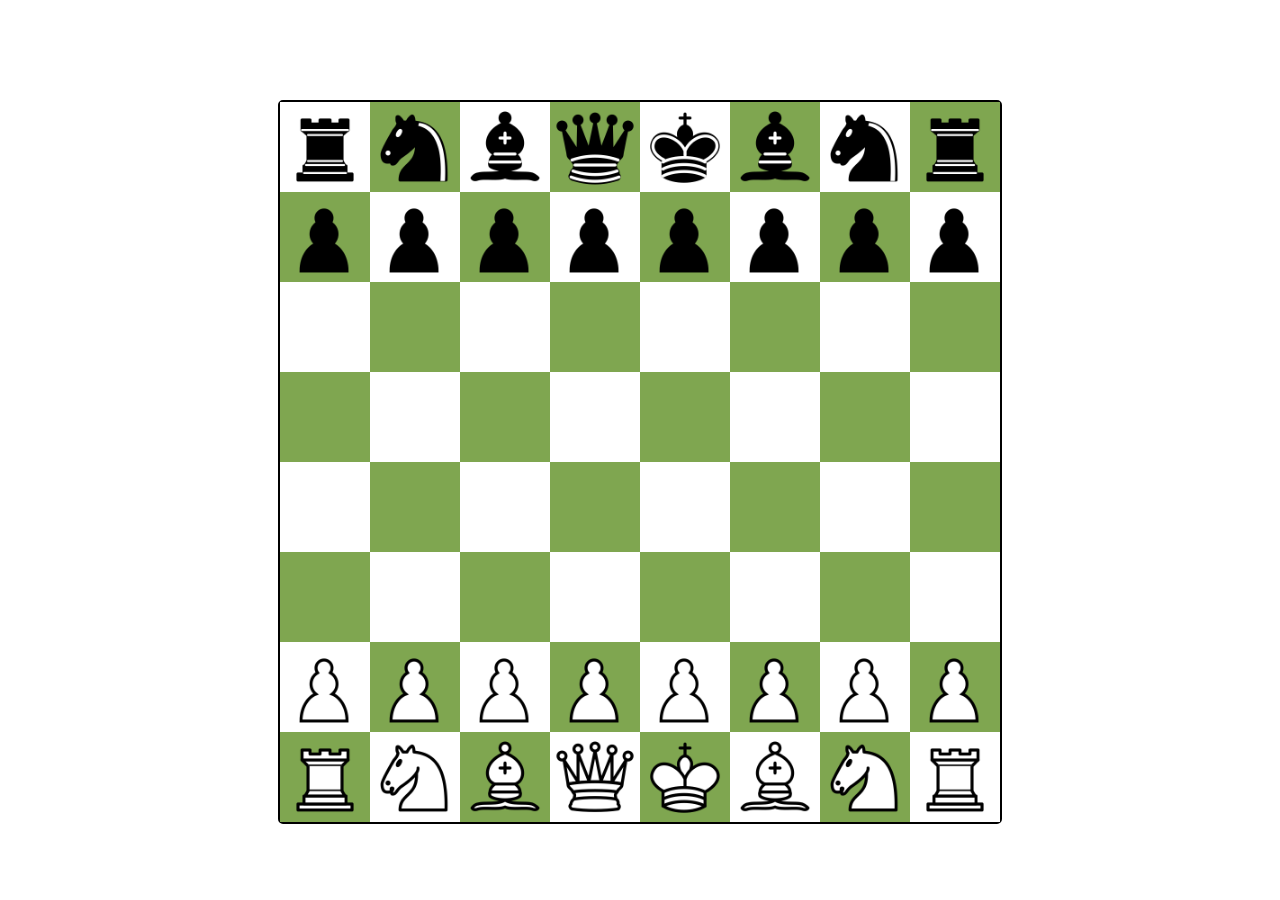
==== index.html @ 8f411aac "Initial commit" ====
<!DOCTYPE html>
<html lang="en">
<head>
  <meta charset="UTF-8">
  <meta http-equiv="X-UA-Compatible" content="IE=edge">
  <meta name="viewport" content="width=device-width, initial-scale=1.0">
  <title>Chess</title>

  <link rel="stylesheet" href="assets/styles.css">
</head>
<body>
  <!-- <div id="chessboard" class="chessboard"></div> -->
  <div id="board" class="board"></div>

  <!-- <script type="module" src="scripts/index.js"></script> -->
  <script src="scripts/Piece.js"></script>
  <script src="scripts/Board.js"></script>
  <script src="scripts/index.js"></script>
</body>
</html>
---- assets/styles.css ----
* {
  margin: 0;
  padding: 0;
  border: none;
}

body {
  width: 100%;
  height: 100%;
  text-align: center;
  align-items: center;
  vertical-align: center;
}

.board {
  margin: auto;
  margin-top: 100px;
  border: 2px solid #000;
  border-radius: 5px;
  width: 80vmin;
  height: 80vmin;
  display: flex;
  flex-wrap: wrap;
}

.board-cell {
  width: 10vmin;
  height: 10vmin;
  position: relative;
  align-items: center;
  justify-content: center;
}

.board-cell > img {
  width: 100%;
  height: 100%;
}

.board-cell.white {
  background-color: #fff;
}

.board-cell.black {
  background-color: #7fa650;
}

.board-cell.empty-space {
  background-image: none;
}

/*white pieces*/
.board-cell.white-pawn {
  background-repeat: no-repeat;
  background-size: 100% 100%;
  background-image: url('pieces/white/white-pawn.png');
}

.board-cell.white-rook {
  background-repeat: no-repeat;
  background-size: 100% 100%;
  background-image: url('pieces/white/white-rook.png');
}

.board-cell.white-knight {
  background-repeat: no-repeat;
  background-size: 100% 100%;
  background-image: url('pieces/white/white-knight.png');
}

.board-cell.white-bishop {
  background-repeat: no-repeat;
  background-size: 100% 100%;
  background-image: url('pieces/white/white-bishop.png');
}

.board-cell.white-king {
  background-repeat: no-repeat;
  background-size: 100% 100%;
  background-image: url('pieces/white/white-king.png');
}

.board-cell.white-queen {
  background-repeat: no-repeat;
  background-size: 100% 100%;
  background-image: url('pieces/white/white-queen.png');
}

/*black pieces*/
.board-cell.black-pawn {
  background-repeat: no-repeat;
  background-size: 100% 100%;
  background-image: url('pieces/black/black-pawn.png');
}

.board-cell.black-rook {
  background-repeat: no-repeat;
  background-size: 100% 100%;
  background-image: url('pieces/black/black-rook.png');
}

.board-cell.black-knight {
  background-repeat: no-repeat;
  background-size: 100% 100%;
  background-image: url('pieces/black/black-knight.png');
}

.board-cell.black-bishop {
  background-repeat: no-repeat;
  background-size: 100% 100%;
  background-image: url('pieces/black/black-bishop.png');
}

.board-cell.black-king {
  background-repeat: no-repeat;
  background-size: 100% 100%;
  background-image: url('pieces/black/black-king.png');
}

.board-cell.black-queen {
  background-repeat: no-repeat;
  background-size: 100% 100%;
  background-image: url('pieces/black/black-queen.png');
}
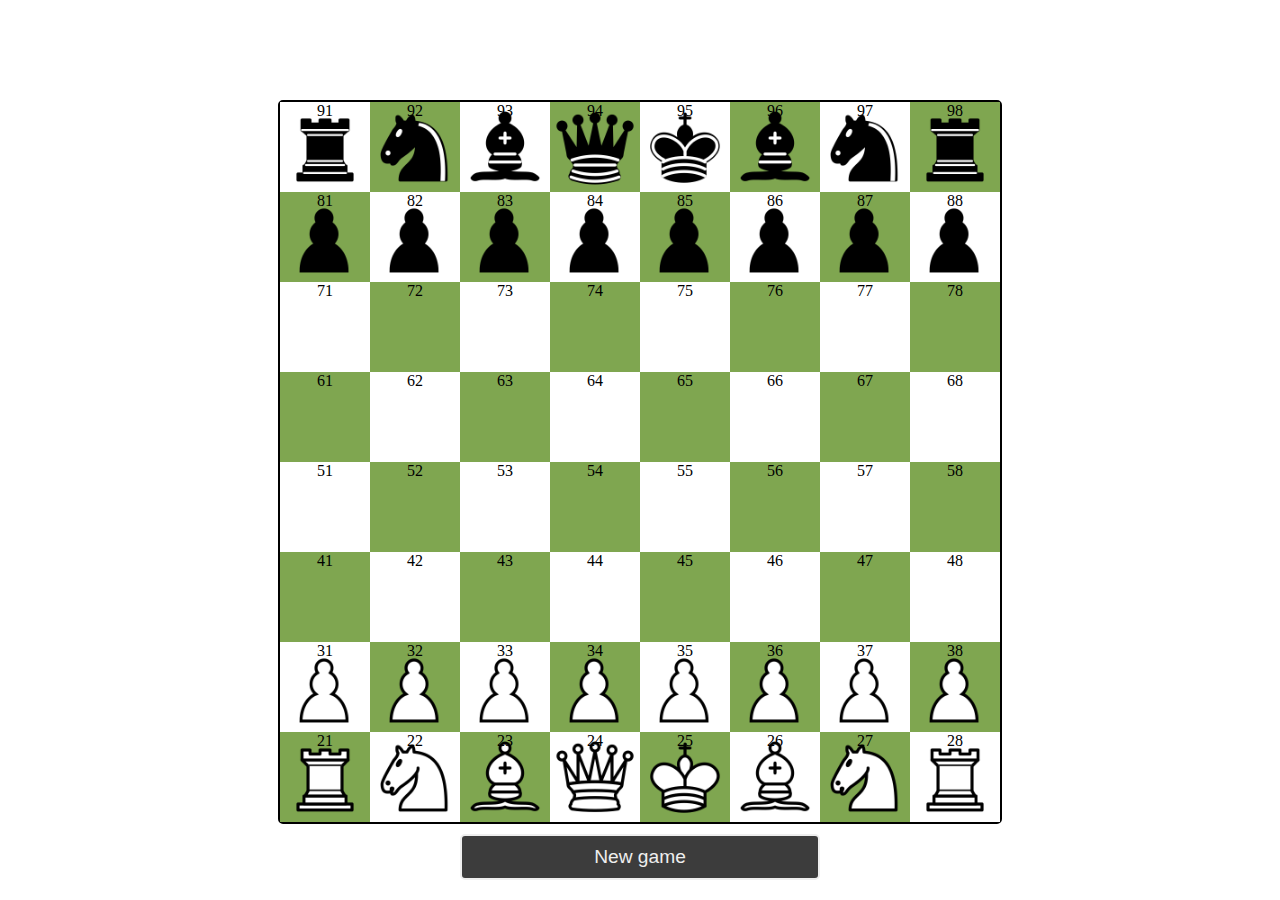
==== commit 790ca9ca: "Added 'New Game' button" ====
--- a/index.html
+++ b/index.html
@@ -7,12 +7,19 @@
   <title>Chess</title>
 
   <link rel="stylesheet" href="assets/styles.css">
+  <link rel="stylesheet" href="assets/board.css">
 </head>
 <body>
-  <!-- <div id="chessboard" class="chessboard"></div> -->
+
+  <!-- Chess board -->
   <div id="board" class="board"></div>
 
-  <!-- <script type="module" src="scripts/index.js"></script> -->
+  <!-- Chess board buttons -->
+  <div class="container">
+    <button type="button" class="btn btn-primary" onclick="init()">New game</button>
+  </div>
+
+  <!-- Scripts -->
   <script src="scripts/Piece.js"></script>
   <script src="scripts/Board.js"></script>
   <script src="scripts/index.js"></script>
--- a/assets/styles.css
+++ b/assets/styles.css
@@ -12,112 +12,23 @@
   vertical-align: center;
 }
 
-.board {
+.container {
+  width: 80vmin;
+  height: 100%;
   margin: auto;
-  margin-top: 100px;
-  border: 2px solid #000;
-  border-radius: 5px;
-  width: 80vmin;
-  height: 80vmin;
-  display: flex;
-  flex-wrap: wrap;
 }
 
-.board-cell {
-  width: 10vmin;
-  height: 10vmin;
-  position: relative;
-  align-items: center;
-  justify-content: center;
+.btn {
+  width: 50%;
+  font-size: 1.2em;
+  padding: 10px;
+  margin: 10px;
+  border-radius: 5px;
+  border: 2px solid;
+  background-color: rgb(70, 70, 70);
 }
 
-.board-cell > img {
-  width: 100%;
-  height: 100%;
-}
-
-.board-cell.white {
-  background-color: #fff;
-}
-
-.board-cell.black {
-  background-color: #7fa650;
-}
-
-.board-cell.empty-space {
-  background-image: none;
-}
-
-/*white pieces*/
-.board-cell.white-pawn {
-  background-repeat: no-repeat;
-  background-size: 100% 100%;
-  background-image: url('pieces/white/white-pawn.png');
-}
-
-.board-cell.white-rook {
-  background-repeat: no-repeat;
-  background-size: 100% 100%;
-  background-image: url('pieces/white/white-rook.png');
-}
-
-.board-cell.white-knight {
-  background-repeat: no-repeat;
-  background-size: 100% 100%;
-  background-image: url('pieces/white/white-knight.png');
-}
-
-.board-cell.white-bishop {
-  background-repeat: no-repeat;
-  background-size: 100% 100%;
-  background-image: url('pieces/white/white-bishop.png');
-}
-
-.board-cell.white-king {
-  background-repeat: no-repeat;
-  background-size: 100% 100%;
-  background-image: url('pieces/white/white-king.png');
-}
-
-.board-cell.white-queen {
-  background-repeat: no-repeat;
-  background-size: 100% 100%;
-  background-image: url('pieces/white/white-queen.png');
-}
-
-/*black pieces*/
-.board-cell.black-pawn {
-  background-repeat: no-repeat;
-  background-size: 100% 100%;
-  background-image: url('pieces/black/black-pawn.png');
-}
-
-.board-cell.black-rook {
-  background-repeat: no-repeat;
-  background-size: 100% 100%;
-  background-image: url('pieces/black/black-rook.png');
-}
-
-.board-cell.black-knight {
-  background-repeat: no-repeat;
-  background-size: 100% 100%;
-  background-image: url('pieces/black/black-knight.png');
-}
-
-.board-cell.black-bishop {
-  background-repeat: no-repeat;
-  background-size: 100% 100%;
-  background-image: url('pieces/black/black-bishop.png');
-}
-
-.board-cell.black-king {
-  background-repeat: no-repeat;
-  background-size: 100% 100%;
-  background-image: url('pieces/black/black-king.png');
-}
-
-.board-cell.black-queen {
-  background-repeat: no-repeat;
-  background-size: 100% 100%;
-  background-image: url('pieces/black/black-queen.png');
+.btn.btn-primary {
+  background-color: rgb(60, 60, 60);
+  color: #EEE
 }--- a/assets/board.css
+++ b/assets/board.css
@@ -0,0 +1,116 @@
+.board {
+  margin: auto;
+  margin-top: 100px;
+  border: 2px solid #000;
+  border-radius: 5px;
+  width: 80vmin;
+  height: 80vmin;
+  display: flex;
+  flex-wrap: wrap;
+}
+
+.board-cell {
+  width: 10vmin;
+  height: 10vmin;
+  position: relative;
+  align-items: center;
+  justify-content: center;
+}
+
+.board-cell > img {
+  width: 100%;
+  height: 100%;
+}
+
+.board-cell.legal-move{
+  background-repeat: no-repeat;
+  background-size: 50% 50%;
+  background-position: center;
+  background-image: url('legal-move.png')!important;
+}
+
+.board-cell.white {
+  background-color: #fff;
+}
+
+.board-cell.black {
+  background-color: #7fa650;
+}
+
+.board-cell.empty-space {
+  background-image: none;
+}
+
+/*white pieces*/
+.board-cell.white-pawn {
+  background-repeat: no-repeat;
+  background-size: 100% 100%;
+  background-image: url('pieces/white/white-pawn.png');
+}
+
+.board-cell.white-rook {
+  background-repeat: no-repeat;
+  background-size: 100% 100%;
+  background-image: url('pieces/white/white-rook.png');
+}
+
+.board-cell.white-knight {
+  background-repeat: no-repeat;
+  background-size: 100% 100%;
+  background-image: url('pieces/white/white-knight.png');
+}
+
+.board-cell.white-bishop {
+  background-repeat: no-repeat;
+  background-size: 100% 100%;
+  background-image: url('pieces/white/white-bishop.png');
+}
+
+.board-cell.white-king {
+  background-repeat: no-repeat;
+  background-size: 100% 100%;
+  background-image: url('pieces/white/white-king.png');
+}
+
+.board-cell.white-queen {
+  background-repeat: no-repeat;
+  background-size: 100% 100%;
+  background-image: url('pieces/white/white-queen.png');
+}
+
+/*black pieces*/
+.board-cell.black-pawn {
+  background-repeat: no-repeat;
+  background-size: 100% 100%;
+  background-image: url('pieces/black/black-pawn.png');
+}
+
+.board-cell.black-rook {
+  background-repeat: no-repeat;
+  background-size: 100% 100%;
+  background-image: url('pieces/black/black-rook.png');
+}
+
+.board-cell.black-knight {
+  background-repeat: no-repeat;
+  background-size: 100% 100%;
+  background-image: url('pieces/black/black-knight.png');
+}
+
+.board-cell.black-bishop {
+  background-repeat: no-repeat;
+  background-size: 100% 100%;
+  background-image: url('pieces/black/black-bishop.png');
+}
+
+.board-cell.black-king {
+  background-repeat: no-repeat;
+  background-size: 100% 100%;
+  background-image: url('pieces/black/black-king.png');
+}
+
+.board-cell.black-queen {
+  background-repeat: no-repeat;
+  background-size: 100% 100%;
+  background-image: url('pieces/black/black-queen.png');
+}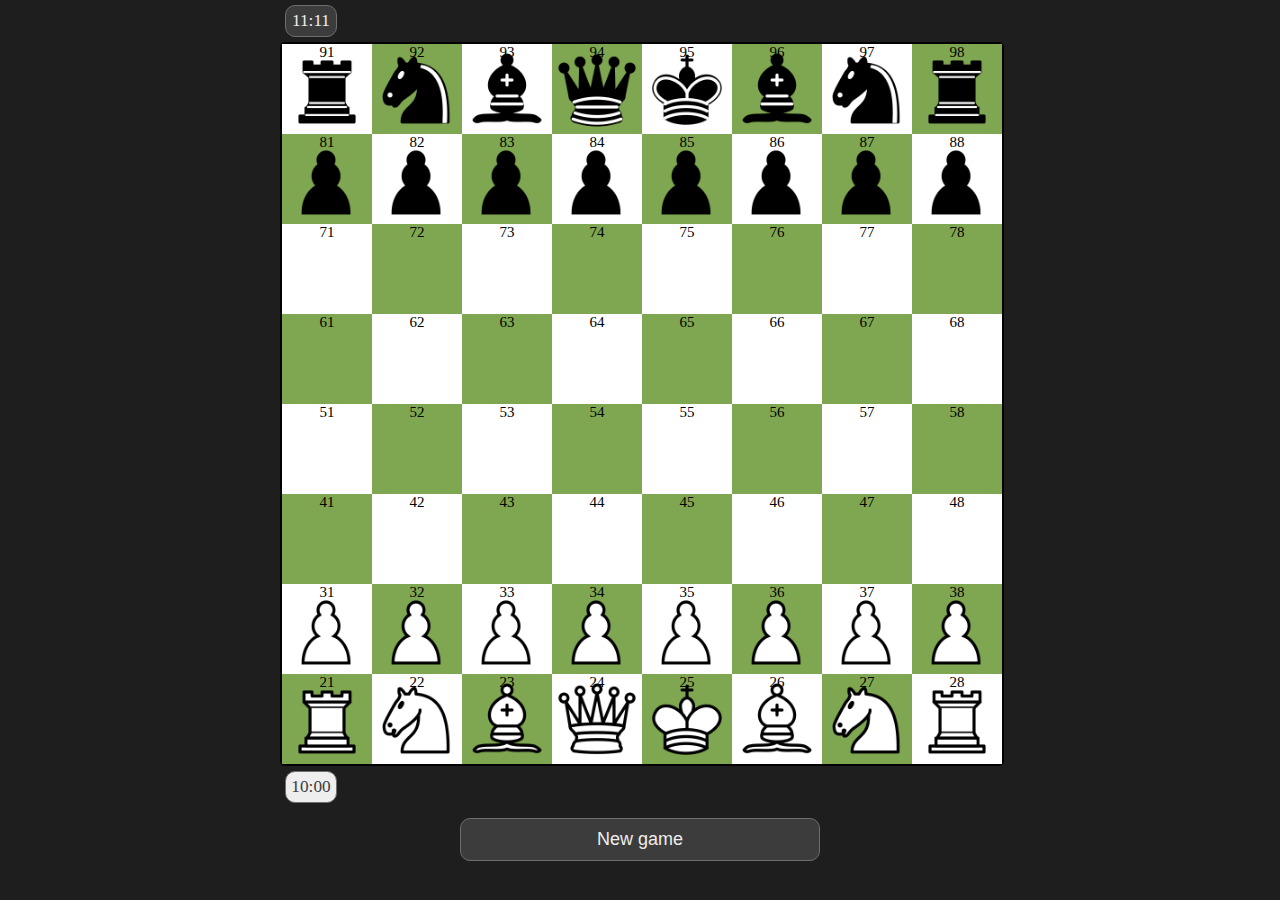
==== commit 7ef2f6dd: "Timers html and css" ====
--- a/index.html
+++ b/index.html
@@ -10,16 +10,26 @@
   <link rel="stylesheet" href="assets/board.css">
 </head>
 <body>
+  <div class="container">
+    <!-- Black timer   -->
+    <div id="black-timer" class="timer timer-stop">11:11</div>
 
-  <!-- Chess board -->
-  <div id="board" class="board"></div>
+    <!-- Chess board -->
+    <div id="board" class="board"></div>
 
-  <!-- Chess board buttons -->
-  <div class="container">
-    <button type="button" class="btn btn-primary" onclick="init()">New game</button>
+    <!-- White timer   -->
+    <div id="white-timer" class="timer">10:00</div>
+
+    <!-- Chess board buttons -->
+    <div>
+      <button type="button" class="btn btn-primary" onclick="init()">New game</button>
+    </div>
   </div>
 
+
+
   <!-- Scripts -->
+  <script src="scripts/constants.js"></script>
   <script src="scripts/Piece.js"></script>
   <script src="scripts/Board.js"></script>
   <script src="scripts/index.js"></script>
--- a/assets/styles.css
+++ b/assets/styles.css
@@ -2,6 +2,7 @@
   margin: 0;
   padding: 0;
   border: none;
+  font-size: 15px;
 }
 
 body {
@@ -10,6 +11,7 @@
   text-align: center;
   align-items: center;
   vertical-align: center;
+  background-color: rgb(30, 30, 30);
 }
 
 .container {
@@ -23,12 +25,31 @@
   font-size: 1.2em;
   padding: 10px;
   margin: 10px;
-  border-radius: 5px;
-  border: 2px solid;
+  border-radius: 10px;
+  border: 1px solid rgb(110, 110, 110);
   background-color: rgb(70, 70, 70);
 }
 
 .btn.btn-primary {
   background-color: rgb(60, 60, 60);
   color: #EEE
-}+}
+
+.timer {
+  font-size: 1.15em;
+  width: 40px;
+  text-align: center;
+  margin: 5px;
+  padding: 5px;
+  border-radius: 10px;
+  border: 1px solid rgb(110, 110, 110);
+  background-color: #EEE;
+  color: rgb(60, 60, 60);
+}
+
+.timer.timer-stop {
+  background-color: rgb(60, 60, 60);
+  color: #EEE;
+}
+
+
--- a/assets/board.css
+++ b/assets/board.css
@@ -1,6 +1,5 @@
 .board {
   margin: auto;
-  margin-top: 100px;
   border: 2px solid #000;
   border-radius: 5px;
   width: 80vmin;
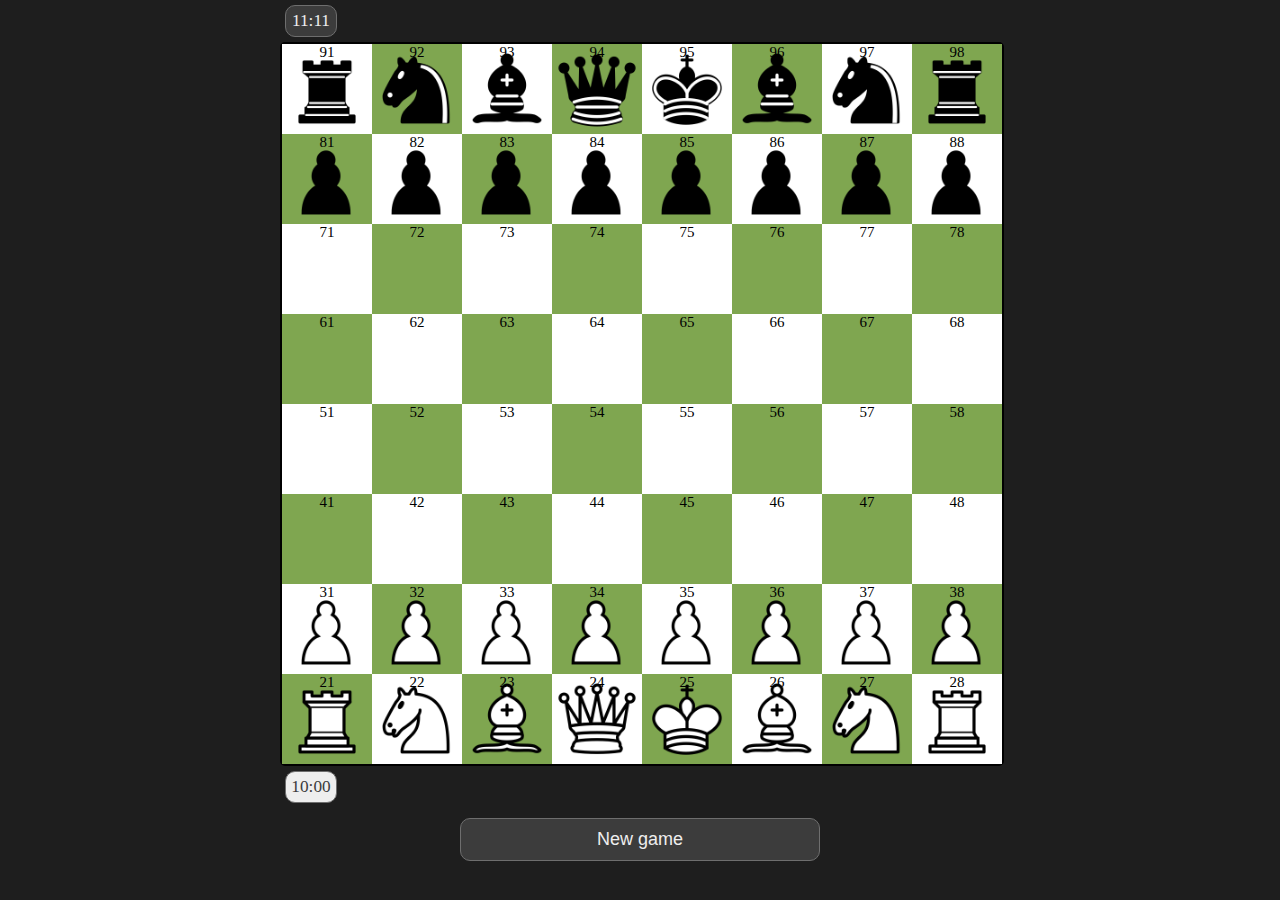
==== commit c9f12f6f: "Refactor Board.js and created Game.js" ====
--- a/index.html
+++ b/index.html
@@ -32,6 +32,7 @@
   <script src="scripts/constants.js"></script>
   <script src="scripts/Piece.js"></script>
   <script src="scripts/Board.js"></script>
+  <script src="scripts/Game.js"></script>
   <script src="scripts/index.js"></script>
 </body>
 </html>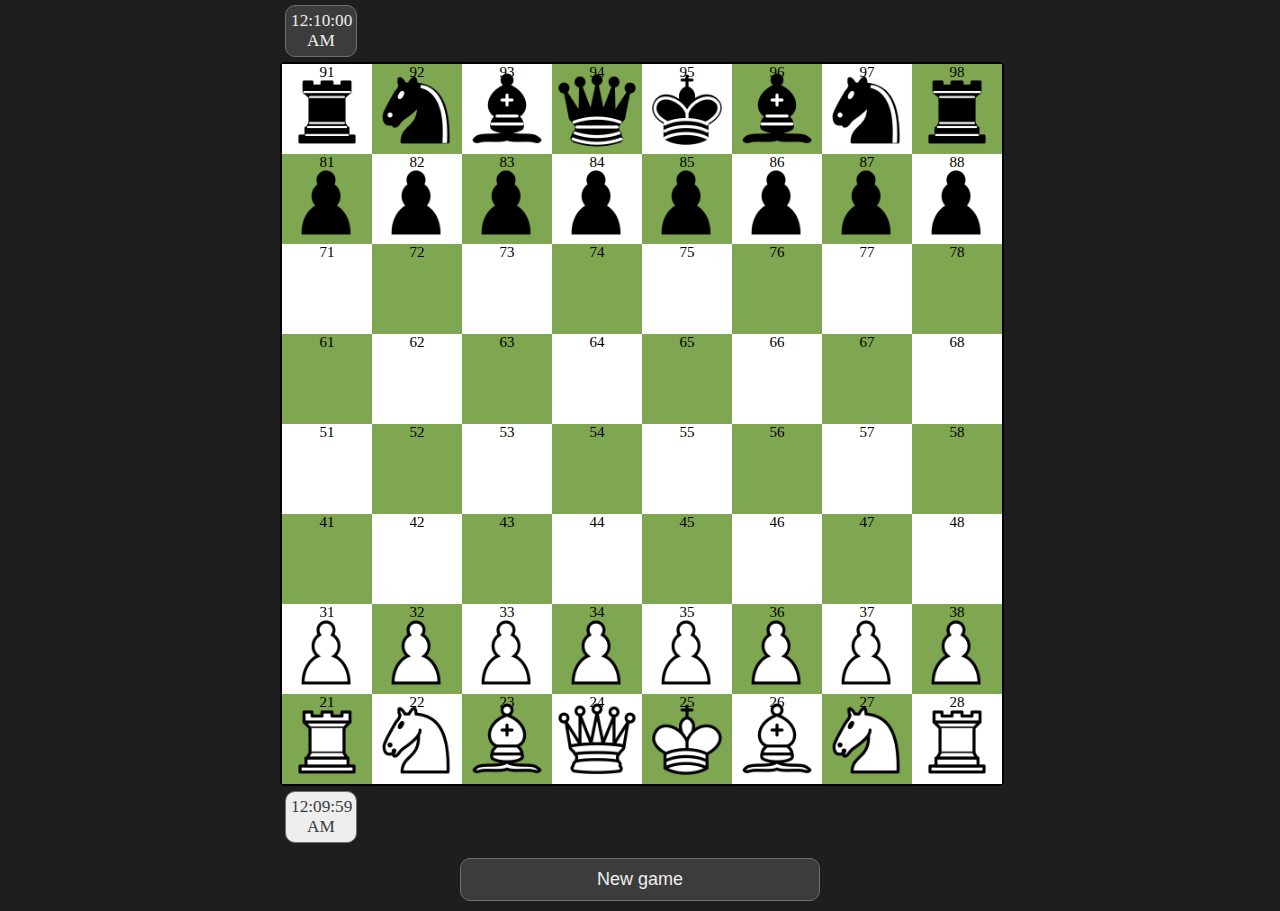
==== commit dfae9712: "Implemented Timer and turn control" ====
--- a/index.html
+++ b/index.html
@@ -22,16 +22,15 @@
 
     <!-- Chess board buttons -->
     <div>
-      <button type="button" class="btn btn-primary" onclick="init()">New game</button>
+      <button type="button" class="btn btn-primary" onclick="newGame()">New game</button>
     </div>
   </div>
-
-
 
   <!-- Scripts -->
   <script src="scripts/constants.js"></script>
   <script src="scripts/Piece.js"></script>
   <script src="scripts/Board.js"></script>
+  <script src="scripts/Timer.js"></script>
   <script src="scripts/Game.js"></script>
   <script src="scripts/index.js"></script>
 </body>
--- a/assets/styles.css
+++ b/assets/styles.css
@@ -37,7 +37,7 @@
 
 .timer {
   font-size: 1.15em;
-  width: 40px;
+  width: 60px;
   text-align: center;
   margin: 5px;
   padding: 5px;
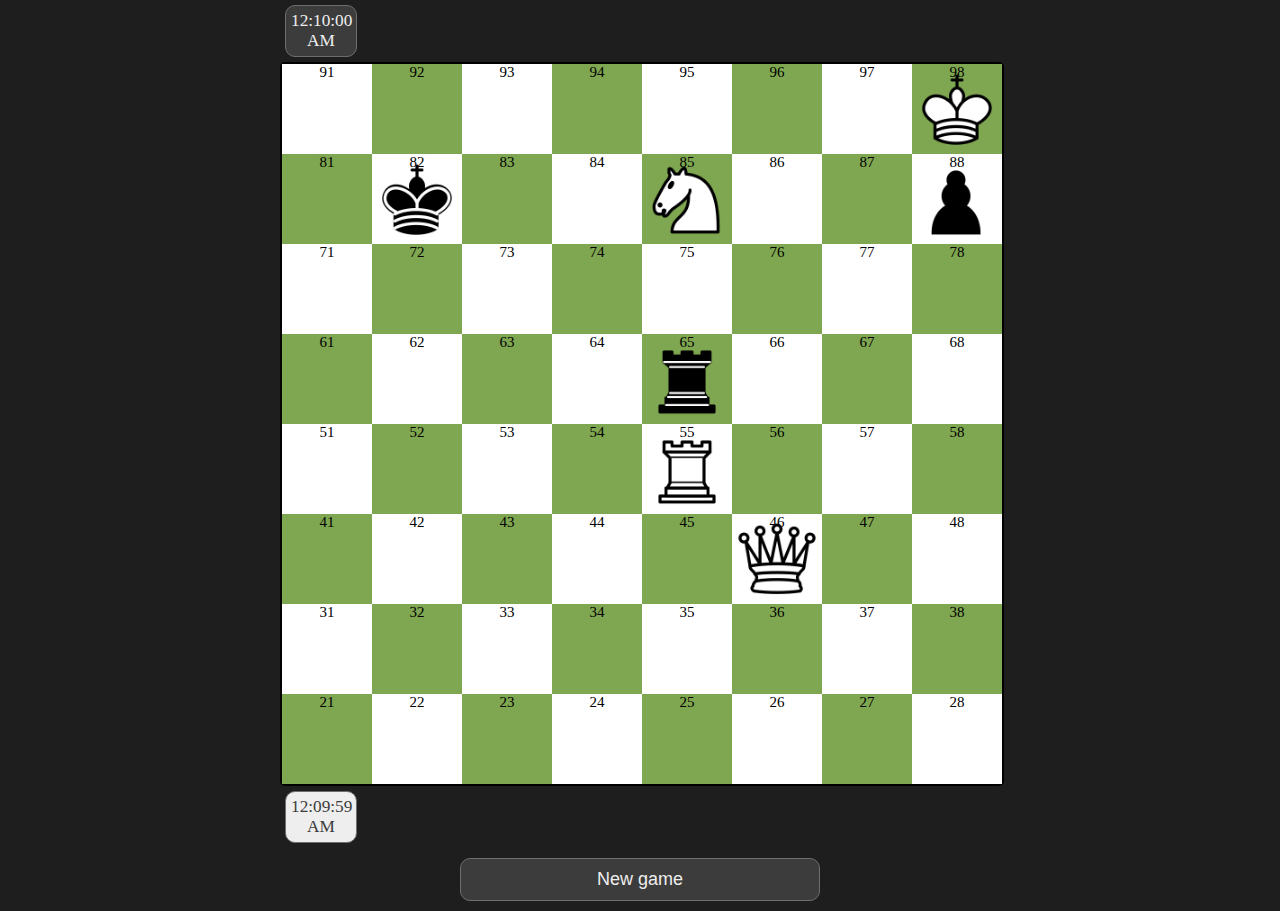
==== commit 448b4c90: "solved the problem when the king is in check by 2 pieces, and when he tries to scape but the path is" ====
--- a/index.html
+++ b/index.html
@@ -8,6 +8,7 @@
 
   <link rel="stylesheet" href="assets/styles.css">
   <link rel="stylesheet" href="assets/board.css">
+
 </head>
 <body>
   <div class="container">
@@ -28,6 +29,7 @@
 
   <!-- Scripts -->
   <script src="scripts/constants.js"></script>
+  <script src="scripts/utils.js"></script>
   <script src="scripts/Piece.js"></script>
   <script src="scripts/Board.js"></script>
   <script src="scripts/Timer.js"></script>
